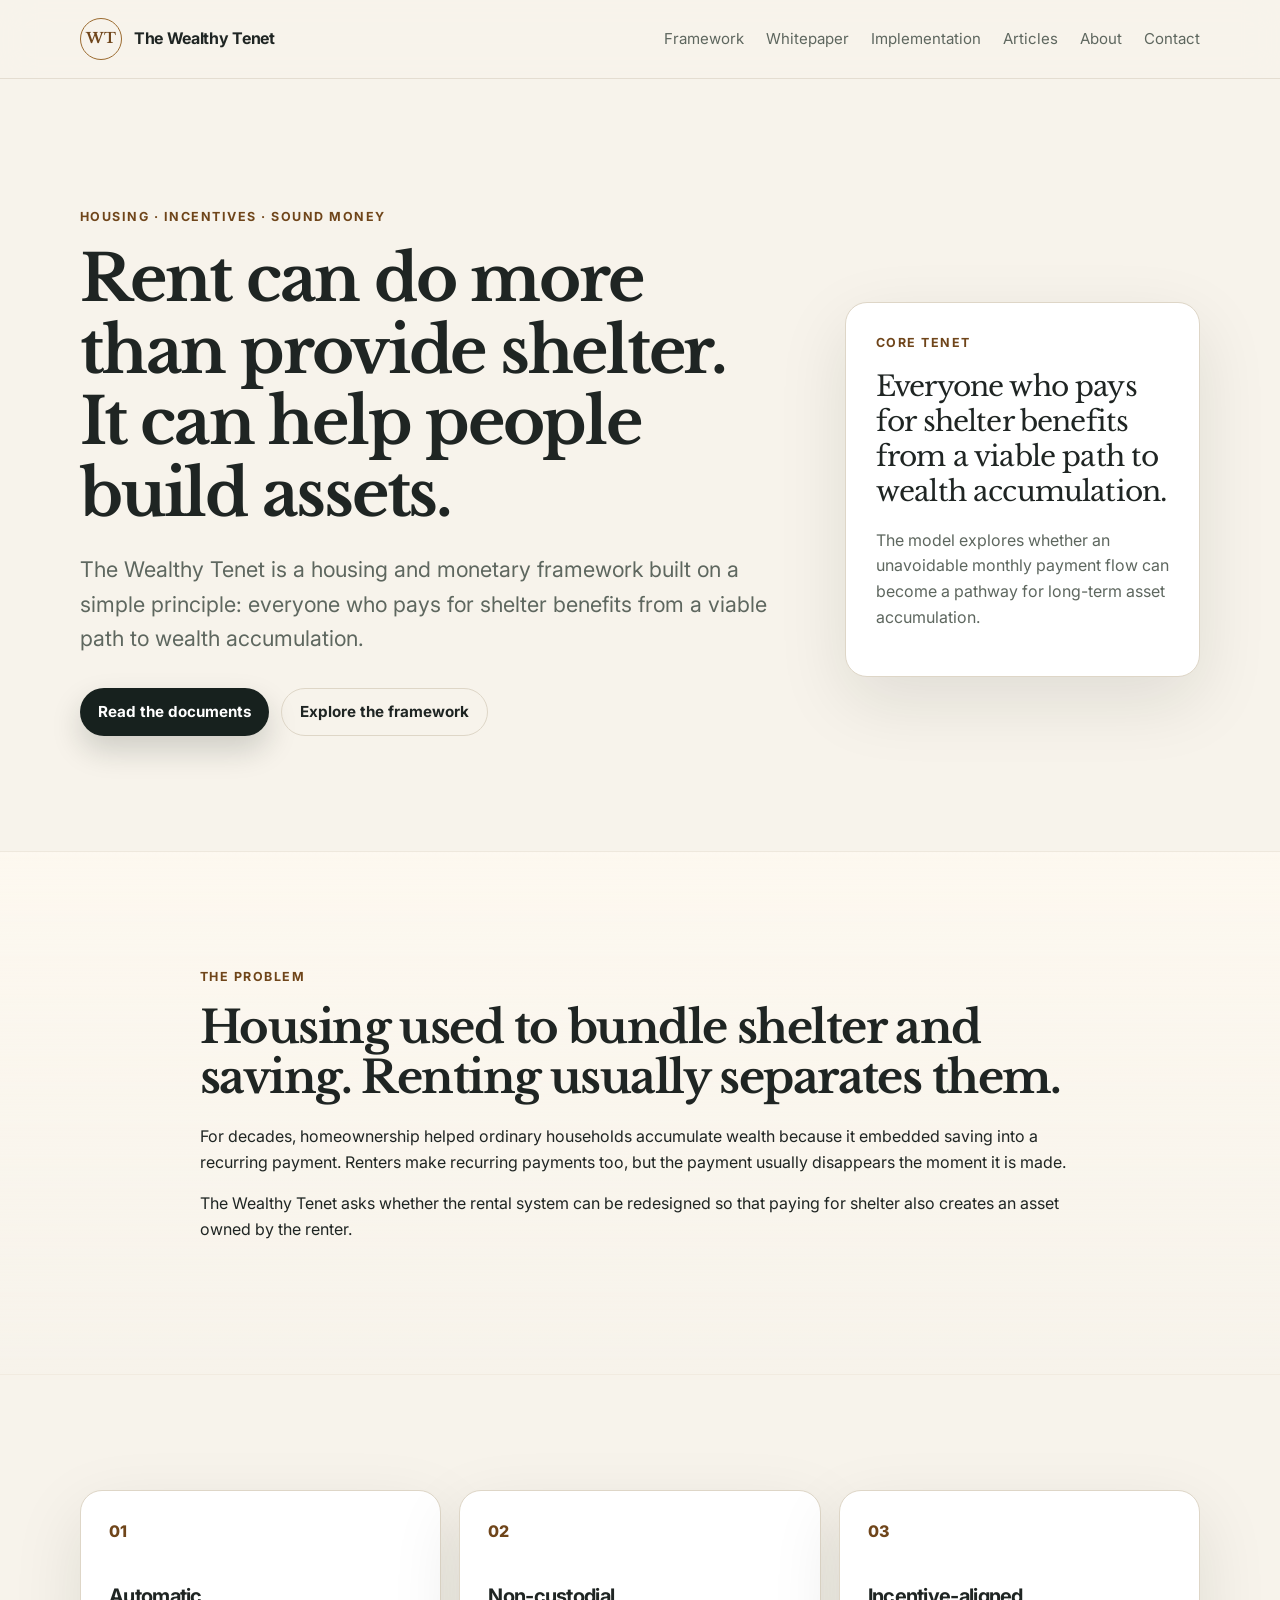
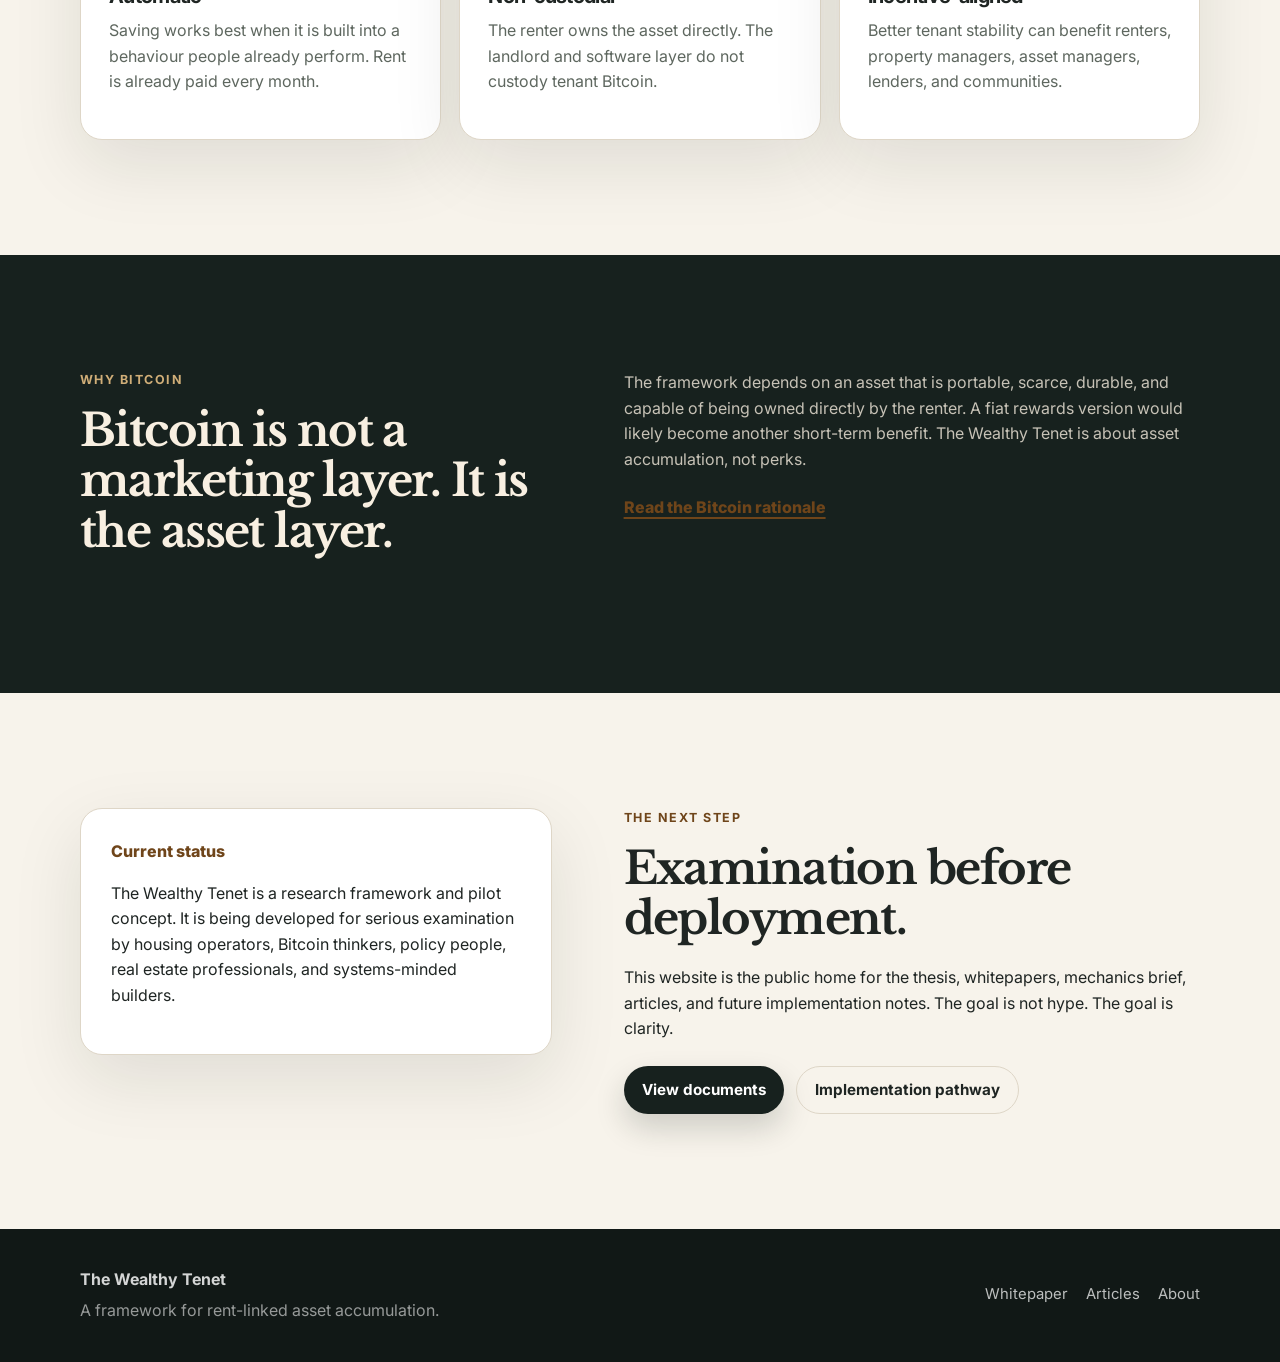
==== index.html @ 8695a47e "Initial commit" ====
<!doctype html>
<html lang="en">
<head>
  <meta charset="utf-8">
  <meta name="viewport" content="width=device-width, initial-scale=1">
  <title>The Wealthy Tenet | Rent can build assets</title>
  <meta name="description" content="The Wealthy Tenet is a housing and monetary framework built on the principle that everyone who pays for shelter benefits from a viable path to wealth accumulation.">
  <link rel="preconnect" href="https://fonts.googleapis.com">
  <link rel="preconnect" href="https://fonts.gstatic.com" crossorigin>
  <link href="https://fonts.googleapis.com/css2?family=Inter:wght@400;500;600;700&family=Libre+Baskerville:wght@400;700&display=swap" rel="stylesheet">
  <link rel="stylesheet" href="styles.css">
</head>
<body>
  <header class="site-header">
    <a class="brand" href="index.html" aria-label="The Wealthy Tenet home">
      <span class="brand-mark">WT</span>
      <span class="brand-text">The Wealthy Tenet</span>
    </a>
    <button class="nav-toggle" aria-expanded="false" aria-controls="site-nav">Menu</button>
    <nav id="site-nav" class="site-nav" aria-label="Primary navigation">
      <a href="framework.html">Framework</a>
      <a href="whitepaper.html">Whitepaper</a>
      <a href="implementation.html">Implementation</a>
      <a href="articles.html">Articles</a>
      <a href="about.html">About</a>
      <a href="contact.html">Contact</a>
    </nav>
  </header>

  <main>
    <section class="hero section-pad">
      <div class="container hero-grid">
        <div class="hero-copy">
          <p class="eyebrow">Housing · Incentives · Sound Money</p>
          <h1>Rent can do more than provide shelter. It can help people build assets.</h1>
          <p class="hero-lede">The Wealthy Tenet is a housing and monetary framework built on a simple principle: everyone who pays for shelter benefits from a viable path to wealth accumulation.</p>
          <div class="button-row">
            <a class="button primary" href="whitepaper.html">Read the documents</a>
            <a class="button secondary" href="framework.html">Explore the framework</a>
          </div>
        </div>
        <aside class="hero-card" aria-label="Core thesis">
          <p class="card-kicker">Core tenet</p>
          <p class="card-quote">Everyone who pays for shelter benefits from a viable path to wealth accumulation.</p>
          <p class="card-note">The model explores whether an unavoidable monthly payment flow can become a pathway for long-term asset accumulation.</p>
        </aside>
      </div>
    </section>

    <section class="section-pad soft-bg">
      <div class="container narrow">
        <p class="section-label">The problem</p>
        <h2>Housing used to bundle shelter and saving. Renting usually separates them.</h2>
        <p>For decades, homeownership helped ordinary households accumulate wealth because it embedded saving into a recurring payment. Renters make recurring payments too, but the payment usually disappears the moment it is made.</p>
        <p>The Wealthy Tenet asks whether the rental system can be redesigned so that paying for shelter also creates an asset owned by the renter.</p>
      </div>
    </section>

    <section class="section-pad">
      <div class="container three-col">
        <article class="feature-card">
          <span class="number">01</span>
          <h3>Automatic</h3>
          <p>Saving works best when it is built into a behaviour people already perform. Rent is already paid every month.</p>
        </article>
        <article class="feature-card">
          <span class="number">02</span>
          <h3>Non-custodial</h3>
          <p>The renter owns the asset directly. The landlord and software layer do not custody tenant Bitcoin.</p>
        </article>
        <article class="feature-card">
          <span class="number">03</span>
          <h3>Incentive-aligned</h3>
          <p>Better tenant stability can benefit renters, property managers, asset managers, lenders, and communities.</p>
        </article>
      </div>
    </section>

    <section class="section-pad dark-band">
      <div class="container split">
        <div>
          <p class="section-label light">Why Bitcoin</p>
          <h2>Bitcoin is not a marketing layer. It is the asset layer.</h2>
        </div>
        <div>
          <p>The framework depends on an asset that is portable, scarce, durable, and capable of being owned directly by the renter. A fiat rewards version would likely become another short-term benefit. The Wealthy Tenet is about asset accumulation, not perks.</p>
          <a class="text-link light-link" href="framework.html#bitcoin">Read the Bitcoin rationale</a>
        </div>
      </div>
    </section>

    <section class="section-pad">
      <div class="container split reverse-mobile">
        <div class="callout-box">
          <p class="callout-title">Current status</p>
          <p>The Wealthy Tenet is a research framework and pilot concept. It is being developed for serious examination by housing operators, Bitcoin thinkers, policy people, real estate professionals, and systems-minded builders.</p>
        </div>
        <div>
          <p class="section-label">The next step</p>
          <h2>Examination before deployment.</h2>
          <p>This website is the public home for the thesis, whitepapers, mechanics brief, articles, and future implementation notes. The goal is not hype. The goal is clarity.</p>
          <div class="button-row compact">
            <a class="button primary" href="whitepaper.html">View documents</a>
            <a class="button secondary" href="implementation.html">Implementation pathway</a>
          </div>
        </div>
      </div>
    </section>
  </main>

  <footer class="site-footer">
    <div class="container footer-grid">
      <div>
        <strong>The Wealthy Tenet</strong>
        <p>A framework for rent-linked asset accumulation.</p>
      </div>
      <div class="footer-links">
        <a href="whitepaper.html">Whitepaper</a>
        <a href="articles.html">Articles</a>
        <a href="about.html">About</a>
      </div>
    </div>
  </footer>
  <script src="script.js"></script>
</body>
</html>
---- styles.css ----
:root {
  --bg: #f7f3eb;
  --panel: #fffaf1;
  --paper: #ffffff;
  --text: #1f2523;
  --muted: #5e675f;
  --line: #ded6c7;
  --accent: #9a6a2f;
  --accent-dark: #6f451a;
  --dark: #17211e;
  --dark-soft: #23312d;
  --max: 1120px;
  --radius: 22px;
  --shadow: 0 24px 70px rgba(21, 26, 24, 0.10);
}

* { box-sizing: border-box; }

html { scroll-behavior: smooth; }

body {
  margin: 0;
  font-family: Inter, system-ui, -apple-system, BlinkMacSystemFont, "Segoe UI", sans-serif;
  color: var(--text);
  background: var(--bg);
  line-height: 1.6;
}

a { color: inherit; }

p { margin: 0 0 1rem; }

h1, h2, h3 {
  margin: 0;
  line-height: 1.12;
  letter-spacing: -0.035em;
}

h1, h2 { font-family: "Libre Baskerville", Georgia, serif; }

h1 { font-size: clamp(2.55rem, 5vw, 5.6rem); max-width: 980px; }

h2 { font-size: clamp(2rem, 3.5vw, 3.6rem); margin-bottom: 1.3rem; }

h3 { font-size: 1.25rem; margin-bottom: 0.7rem; }

.container {
  width: min(var(--max), calc(100% - 40px));
  margin: 0 auto;
}

.narrow { max-width: 880px; }

.section-pad { padding: clamp(64px, 9vw, 122px) 0; }

.site-header {
  position: sticky;
  top: 0;
  z-index: 20;
  display: flex;
  align-items: center;
  justify-content: space-between;
  gap: 24px;
  padding: 18px max(20px, calc((100vw - var(--max)) / 2));
  background: rgba(247, 243, 235, 0.88);
  border-bottom: 1px solid rgba(222, 214, 199, 0.75);
  backdrop-filter: blur(16px);
}

.brand {
  display: inline-flex;
  align-items: center;
  gap: 12px;
  text-decoration: none;
  font-weight: 700;
  letter-spacing: -0.02em;
}

.brand-mark {
  display: grid;
  place-items: center;
  width: 42px;
  height: 42px;
  border: 1px solid var(--accent);
  border-radius: 50%;
  color: var(--accent-dark);
  font-family: "Libre Baskerville", Georgia, serif;
  font-size: 0.9rem;
}

.brand-text { white-space: nowrap; }

.site-nav {
  display: flex;
  align-items: center;
  gap: 22px;
  font-size: 0.94rem;
  color: var(--muted);
}

.site-nav a {
  text-decoration: none;
  transition: color .2s ease;
}

.site-nav a:hover,
.site-nav a.active { color: var(--text); }

.nav-toggle {
  display: none;
  border: 1px solid var(--line);
  background: var(--panel);
  border-radius: 999px;
  padding: 9px 13px;
  color: var(--text);
  font-weight: 600;
}

.hero { padding-top: clamp(74px, 10vw, 146px); }

.hero-grid {
  display: grid;
  grid-template-columns: minmax(0, 1fr) 355px;
  gap: clamp(32px, 6vw, 78px);
  align-items: center;
}

.hero-lede {
  max-width: 760px;
  margin-top: 1.4rem;
  font-size: clamp(1.12rem, 2vw, 1.35rem);
  color: var(--muted);
}

.eyebrow,
.section-label,
.card-kicker,
.article-meta {
  margin-bottom: 1rem;
  color: var(--accent-dark);
  font-size: 0.78rem;
  font-weight: 700;
  letter-spacing: 0.12em;
  text-transform: uppercase;
}

.button-row {
  display: flex;
  flex-wrap: wrap;
  gap: 12px;
  margin-top: 2rem;
}

.button-row.compact { margin-top: 1.5rem; }

.button {
  display: inline-flex;
  align-items: center;
  justify-content: center;
  min-height: 48px;
  padding: 0 18px;
  border-radius: 999px;
  text-decoration: none;
  font-weight: 700;
  font-size: 0.95rem;
}

.button.primary {
  background: var(--dark);
  color: #fff;
  box-shadow: 0 14px 30px rgba(23, 33, 30, 0.18);
}

.button.secondary {
  background: transparent;
  border: 1px solid var(--line);
  color: var(--text);
}

.hero-card,
.sticky-note,
.callout-box,
.feature-card,
.article-card,
.download-card {
  background: var(--paper);
  border: 1px solid var(--line);
  border-radius: var(--radius);
  box-shadow: var(--shadow);
}

.hero-card {
  padding: 30px;
  transform: translateY(18px);
}

.card-quote {
  font-family: "Libre Baskerville", Georgia, serif;
  font-size: 1.75rem;
  line-height: 1.25;
  letter-spacing: -0.03em;
  margin-bottom: 1.2rem;
}

.card-note { color: var(--muted); }

.soft-bg {
  background: linear-gradient(180deg, rgba(255,250,241,0.78), rgba(247,243,235,0));
  border-top: 1px solid rgba(222,214,199,.4);
  border-bottom: 1px solid rgba(222,214,199,.4);
}

.three-col {
  display: grid;
  grid-template-columns: repeat(3, minmax(0, 1fr));
  gap: 18px;
}

.feature-card { padding: 28px; }
.feature-card p { color: var(--muted); }
.number {
  display: inline-block;
  margin-bottom: 40px;
  color: var(--accent-dark);
  font-weight: 800;
}

.dark-band {
  background: var(--dark);
  color: #f8efe1;
}

.dark-band p { color: rgba(248,239,225,.78); }

.section-label.light { color: #d0ae78; }
.light-link { color: #f8efe1; }

.split {
  display: grid;
  grid-template-columns: 0.9fr 1.1fr;
  gap: clamp(30px, 6vw, 72px);
  align-items: start;
}

.callout-box { padding: 30px; }
.callout-title { font-weight: 800; color: var(--accent-dark); }

.text-link {
  display: inline-flex;
  margin-top: 0.4rem;
  color: var(--accent-dark);
  font-weight: 800;
  text-decoration-thickness: 2px;
  text-underline-offset: 4px;
}

.page-hero { padding-bottom: clamp(48px, 6vw, 86px); }

.content-grid {
  display: grid;
  grid-template-columns: 300px minmax(0, 1fr);
  gap: clamp(30px, 6vw, 72px);
  align-items: start;
}

.sticky-note {
  position: sticky;
  top: 96px;
  padding: 26px;
}

.sticky-note p:last-child {
  font-family: "Libre Baskerville", Georgia, serif;
  font-size: 1.25rem;
  line-height: 1.35;
  color: var(--text);
}

.prose {
  max-width: 760px;
  font-size: 1.05rem;
}

.prose h2 { margin-top: 2.2rem; }
.prose h2:first-child { margin-top: 0; }
.prose p { color: var(--muted); }
.compact-prose { max-width: 700px; }

.download-card {
  margin-top: 2rem;
  padding: 28px;
  background: var(--panel);
}

.article-list {
  display: grid;
  gap: 18px;
}

.article-card { padding: clamp(24px, 4vw, 38px); }
.article-card h2 { font-size: clamp(1.65rem, 3vw, 2.5rem); }
.article-card p { max-width: 720px; color: var(--muted); }
.muted-card { opacity: .78; box-shadow: none; }

.link-list {
  display: flex;
  flex-wrap: wrap;
  gap: 12px;
  margin-top: 1.3rem;
}

.link-list a {
  display: inline-flex;
  padding: 10px 14px;
  border: 1px solid var(--line);
  border-radius: 999px;
  text-decoration: none;
  font-weight: 700;
}

.site-footer {
  padding: 38px 0;
  background: #111816;
  color: rgba(255,255,255,.82);
}

.footer-grid {
  display: flex;
  justify-content: space-between;
  gap: 24px;
  align-items: center;
}

.footer-grid p { margin: .35rem 0 0; color: rgba(255,255,255,.56); }

.footer-links {
  display: flex;
  flex-wrap: wrap;
  gap: 18px;
  font-size: .93rem;
}

.footer-links a { color: rgba(255,255,255,.72); text-decoration: none; }

@media (max-width: 860px) {
  .site-header { align-items: flex-start; }
  .nav-toggle { display: inline-flex; }
  .site-nav {
    position: absolute;
    top: 72px;
    left: 20px;
    right: 20px;
    display: none;
    flex-direction: column;
    align-items: stretch;
    gap: 0;
    padding: 12px;
    background: var(--panel);
    border: 1px solid var(--line);
    border-radius: 18px;
    box-shadow: var(--shadow);
  }
  .site-nav.open { display: flex; }
  .site-nav a { padding: 12px; border-radius: 12px; }
  .site-nav a:hover, .site-nav a.active { background: rgba(154,106,47,.08); }
  .hero-grid, .split, .content-grid { grid-template-columns: 1fr; }
  .hero-card { transform: none; }
  .three-col { grid-template-columns: 1fr; }
  .sticky-note { position: static; }
  .reverse-mobile .callout-box { order: 2; }
  .footer-grid { flex-direction: column; align-items: flex-start; }
}

@media (max-width: 560px) {
  .container { width: min(var(--max), calc(100% - 28px)); }
  .site-header { padding-left: 14px; padding-right: 14px; }
  .brand-text { font-size: .95rem; }
  .brand-mark { width: 38px; height: 38px; }
  .section-pad { padding: 54px 0; }
  .button { width: 100%; }
  .hero-card, .feature-card, .sticky-note, .callout-box, .article-card, .download-card { border-radius: 18px; }
}

/* About page founder layout */
.founder-layout {
  display: grid;
  grid-template-columns: 360px minmax(0, 1fr);
  gap: clamp(30px, 6vw, 72px);
  align-items: start;
}

.founder-card {
  position: sticky;
  top: 96px;
  overflow: hidden;
  background: var(--paper);
  border: 1px solid var(--line);
  border-radius: var(--radius);
  box-shadow: var(--shadow);
}

.founder-photo {
  display: block;
  width: 100%;
  aspect-ratio: 4 / 5;
  object-fit: cover;
  background: var(--panel);
}

.founder-card-body {
  padding: 26px;
}

.founder-card-body h2 {
  margin-bottom: 0.8rem;
  font-size: clamp(1.65rem, 3vw, 2.35rem);
}

.founder-card-body p {
  color: var(--muted);
}

.founder-link-list {
  display: flex;
  flex-wrap: wrap;
  gap: 10px;
  margin-top: 1.2rem;
}

.founder-link-list a {
  display: inline-flex;
  padding: 9px 12px;
  border: 1px solid var(--line);
  border-radius: 999px;
  text-decoration: none;
  font-size: 0.9rem;
  font-weight: 700;
}

.founder-prose {
  max-width: 780px;
}

@media (max-width: 860px) {
  .founder-layout {
    grid-template-columns: 1fr;
  }

  .founder-card {
    position: static;
    max-width: 440px;
  }
}

/* Ingenuity Quest note on About page */
.iq-section {
  margin-top: 2.2rem;
  padding-top: 2rem;
  border-top: 1px solid var(--line);
}

.iq-logo {
  display: block;
  width: min(240px, 100%);
  height: auto;
  margin: 0 0 1.4rem;
}

@media (max-width: 560px) {
  .iq-logo {
    width: min(300px, 100%);
  }
}
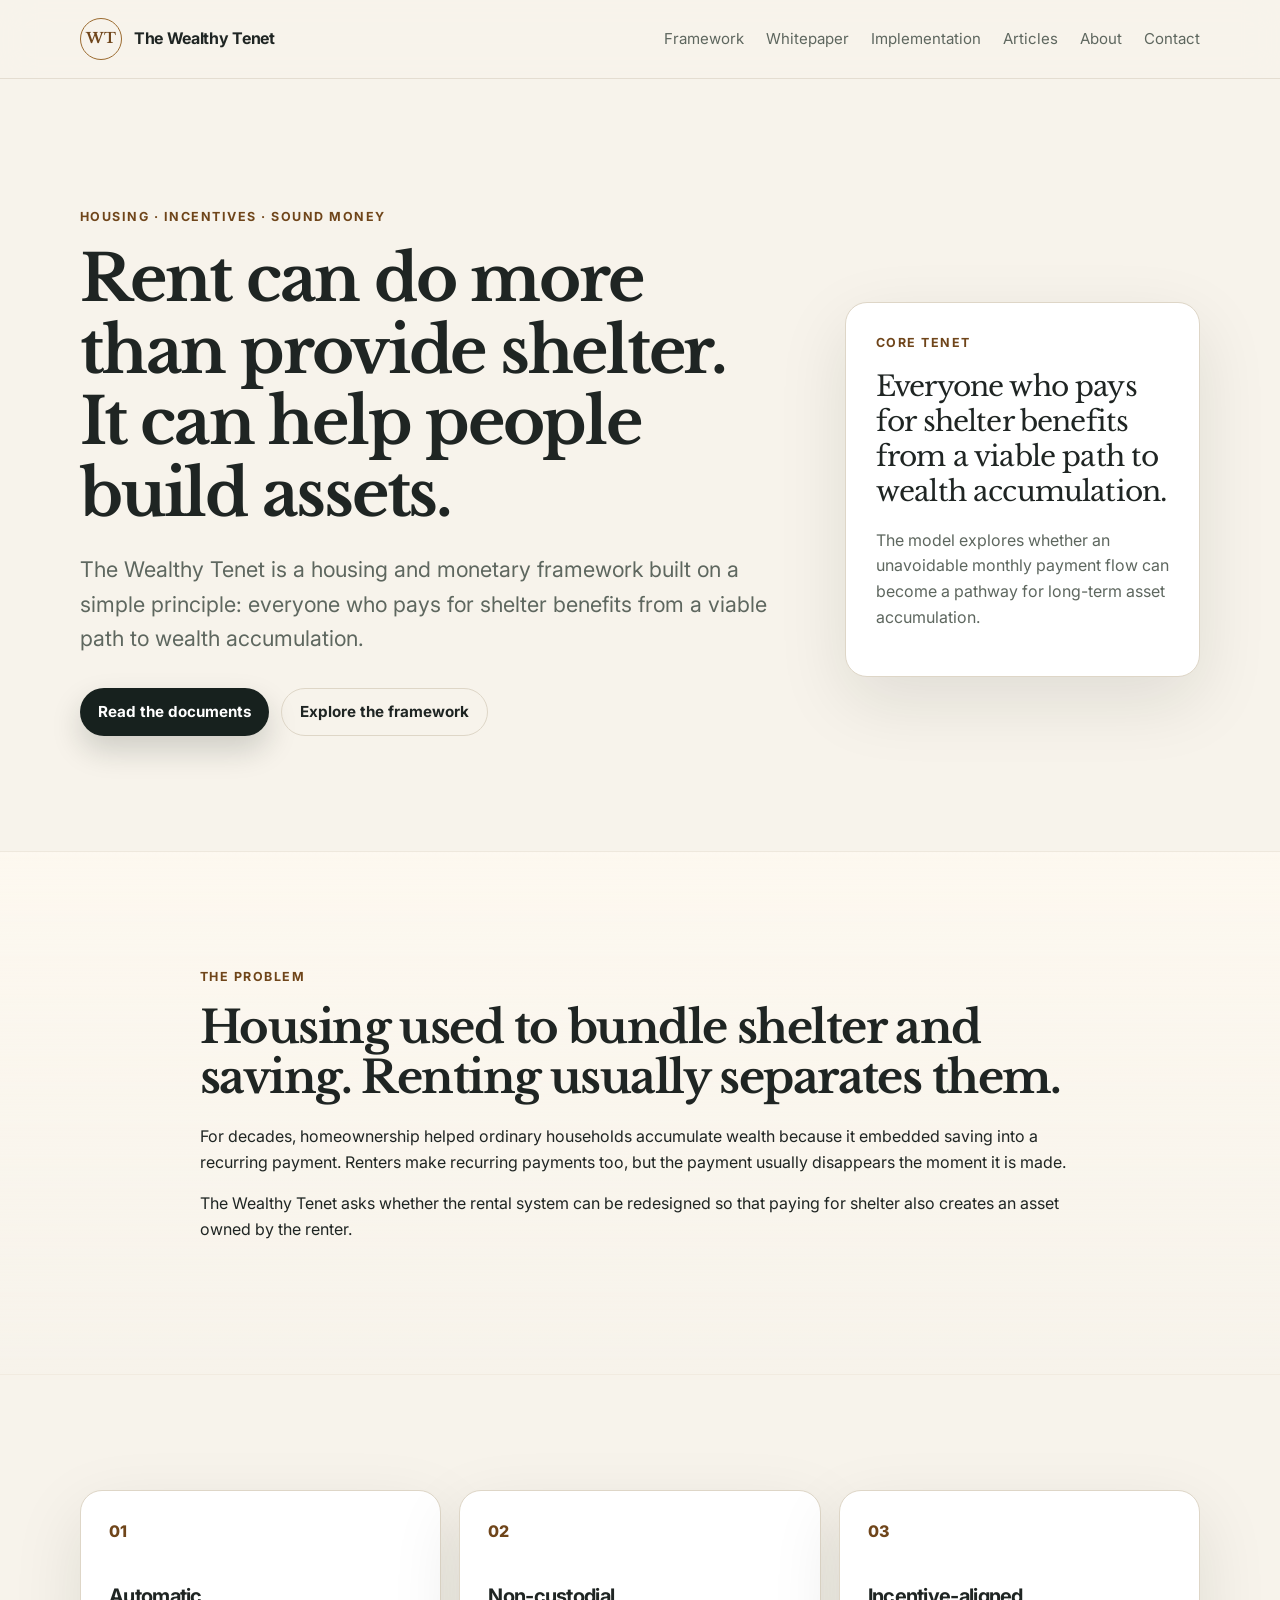
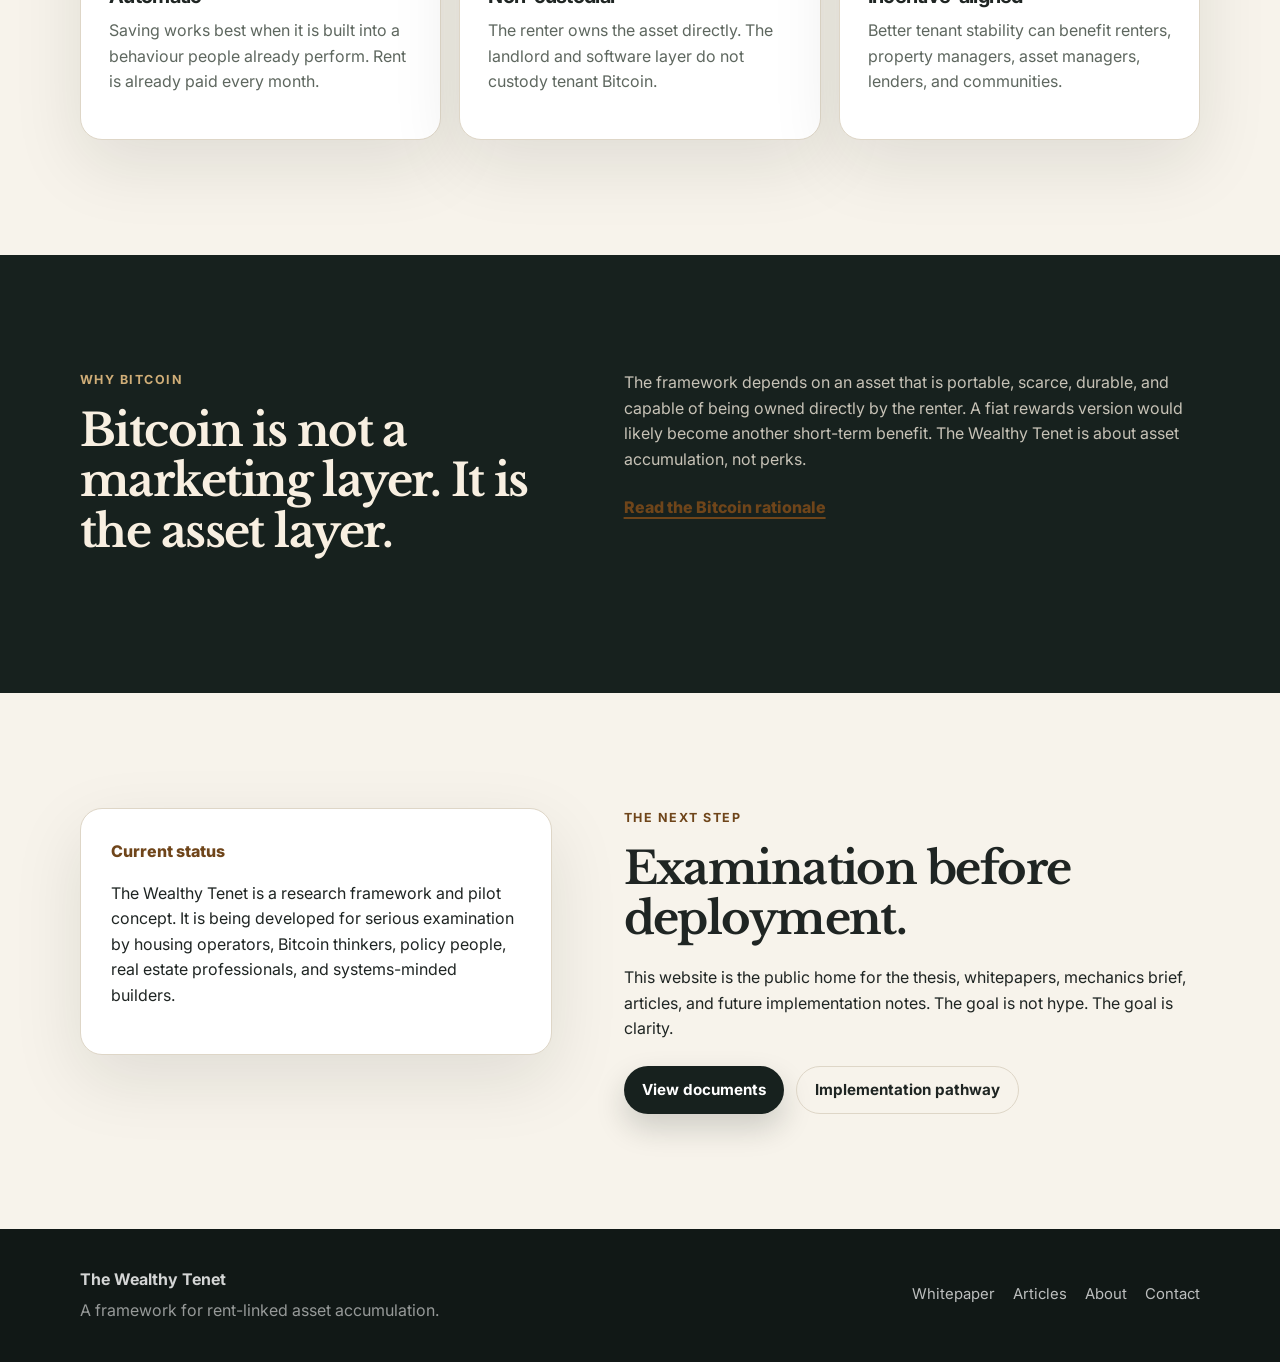
==== commit 139dce77: "Add Contact link to homepage footer" ====
--- a/index.html
+++ b/index.html
@@ -118,6 +118,7 @@
         <a href="whitepaper.html">Whitepaper</a>
         <a href="articles.html">Articles</a>
         <a href="about.html">About</a>
+        <a href="contact.html">Contact</a>
       </div>
     </div>
   </footer>
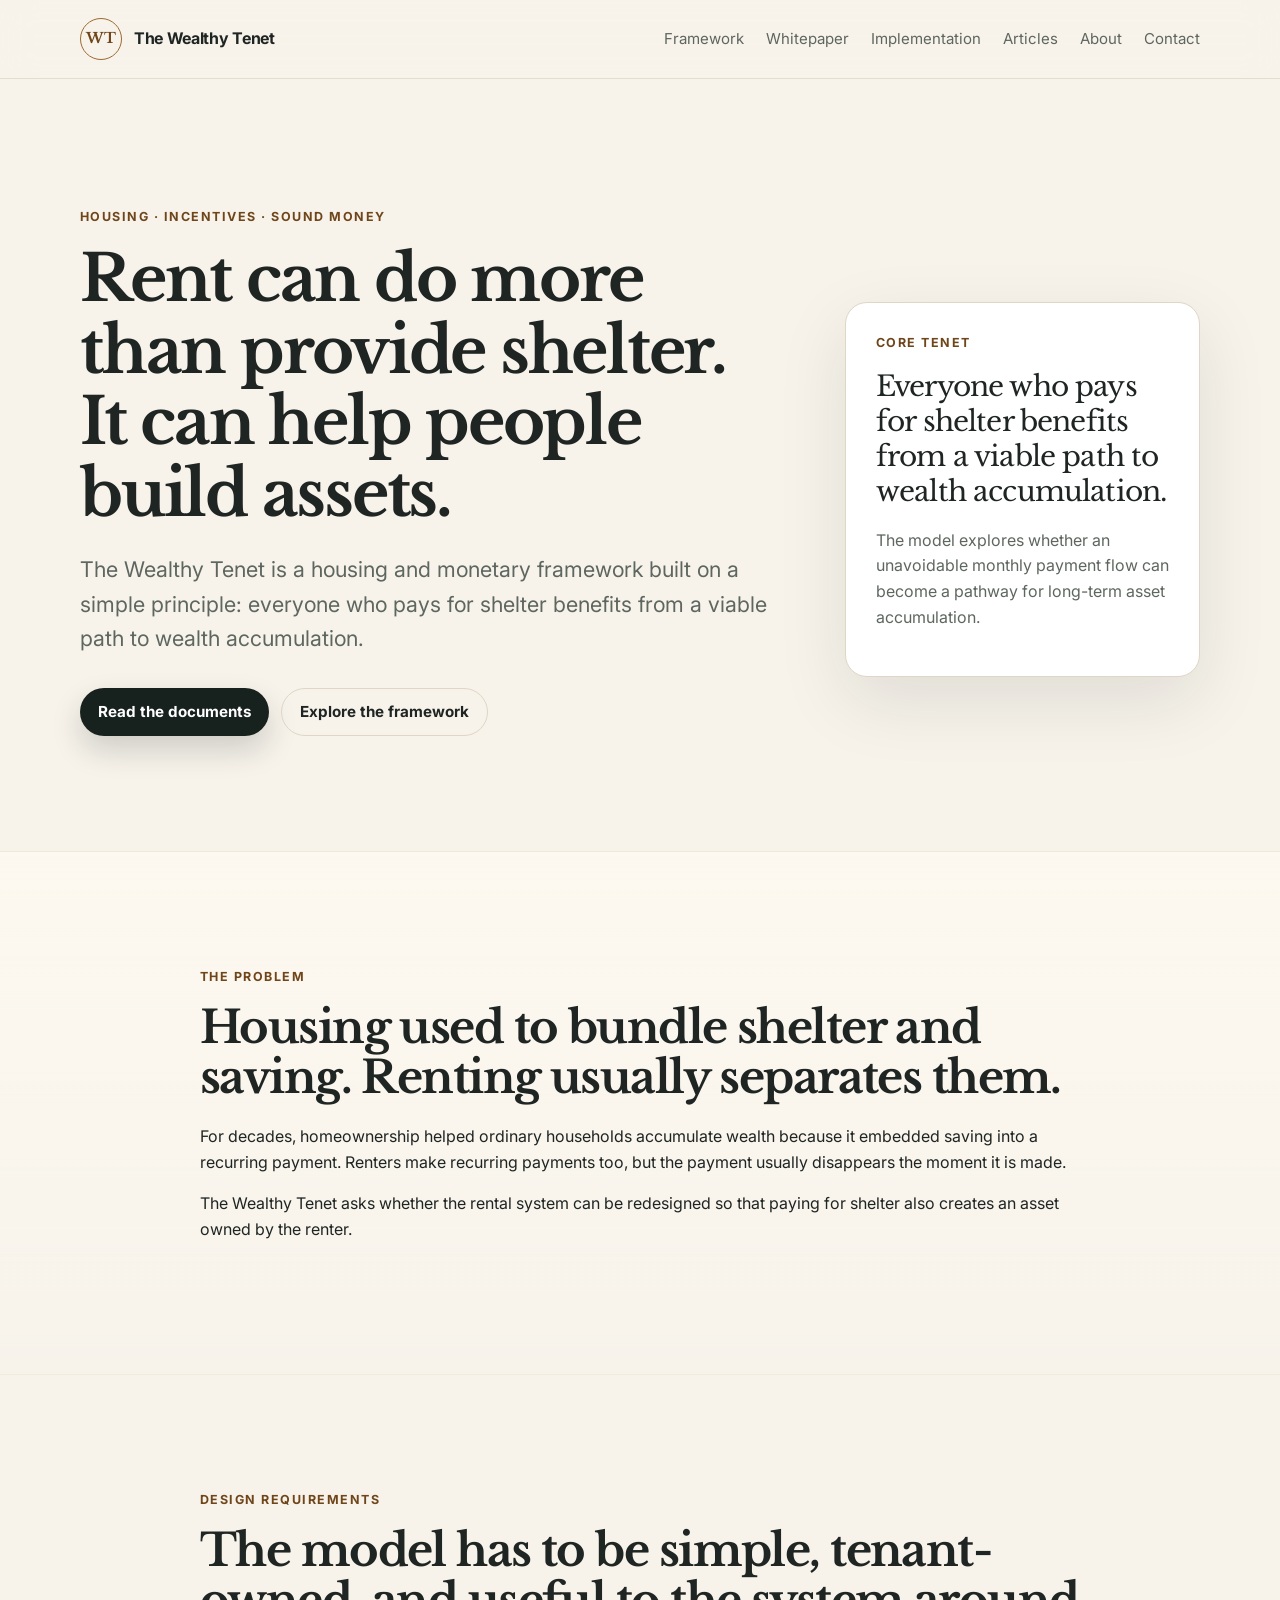
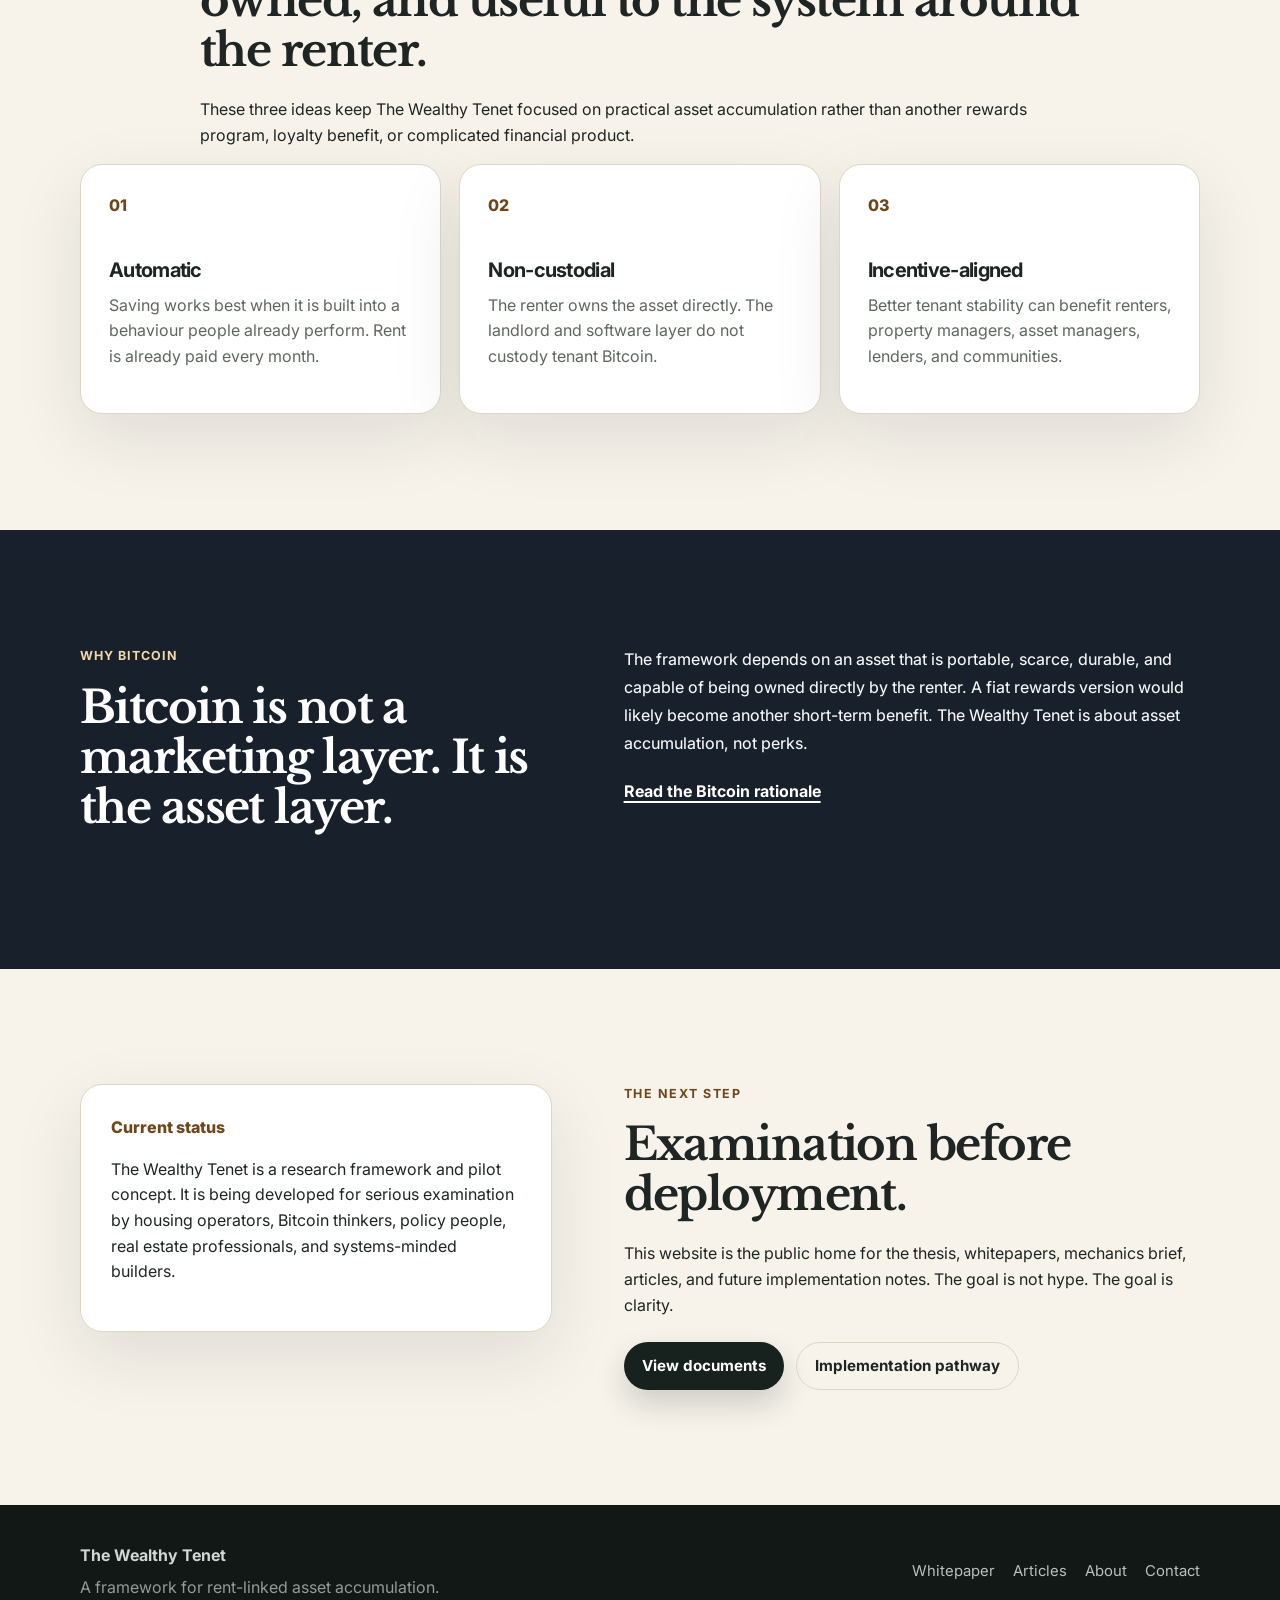
==== commit c4b57b53: "Improve Bitcoin section readability" ====
--- a/index.html
+++ b/index.html
@@ -57,7 +57,12 @@
     </section>
 
     <section class="section-pad">
-      <div class="container three-col">
+      <div class="container narrow">
+        <p class="section-label">Design requirements</p>
+        <h2>The model has to be simple, tenant-owned, and useful to the system around the renter.</h2>
+        <p>These three ideas keep The Wealthy Tenet focused on practical asset accumulation rather than another rewards program, loyalty benefit, or complicated financial product.</p>
+      </div>
+      <div class="container three-col top-gap">
         <article class="feature-card">
           <span class="number">01</span>
           <h3>Automatic</h3>
--- a/styles.css
+++ b/styles.css
@@ -227,13 +227,25 @@
 
 .dark-band {
   background: var(--dark);
-  color: #f8efe1;
-}
-
-.dark-band p { color: rgba(248,239,225,.78); }
-
-.section-label.light { color: #d0ae78; }
-.light-link { color: #f8efe1; }
+  color: #ffffff;
+}
+
+.dark-band h2,
+.dark-band h3 {
+  color: #ffffff;
+}
+
+.dark-band p {
+  color: rgba(255,255,255,.9);
+}
+
+.section-label.light {
+  color: #f3d8aa;
+}
+
+.light-link {
+  color: #ffffff;
+}
 
 .split {
   display: grid;
@@ -471,3 +483,35 @@
     width: min(300px, 100%);
   }
 }
+
+/* Improve readability of dark Bitcoin sections */
+.dark-band {
+  background: #18202b;
+  color: #ffffff;
+}
+
+.dark-band h2,
+.dark-band h3 {
+  color: #ffffff;
+}
+
+.dark-band p {
+  color: #f6f7f8;
+  font-weight: 450;
+  line-height: 1.75;
+}
+
+.dark-band .section-label,
+.dark-band .section-label.light {
+  color: #f3d8aa;
+  font-weight: 700;
+  letter-spacing: 0.08em;
+}
+
+.dark-band .text-link,
+.dark-band .light-link {
+  color: #ffffff;
+  font-weight: 700;
+  text-decoration-thickness: 2px;
+  text-underline-offset: 4px;
+}
